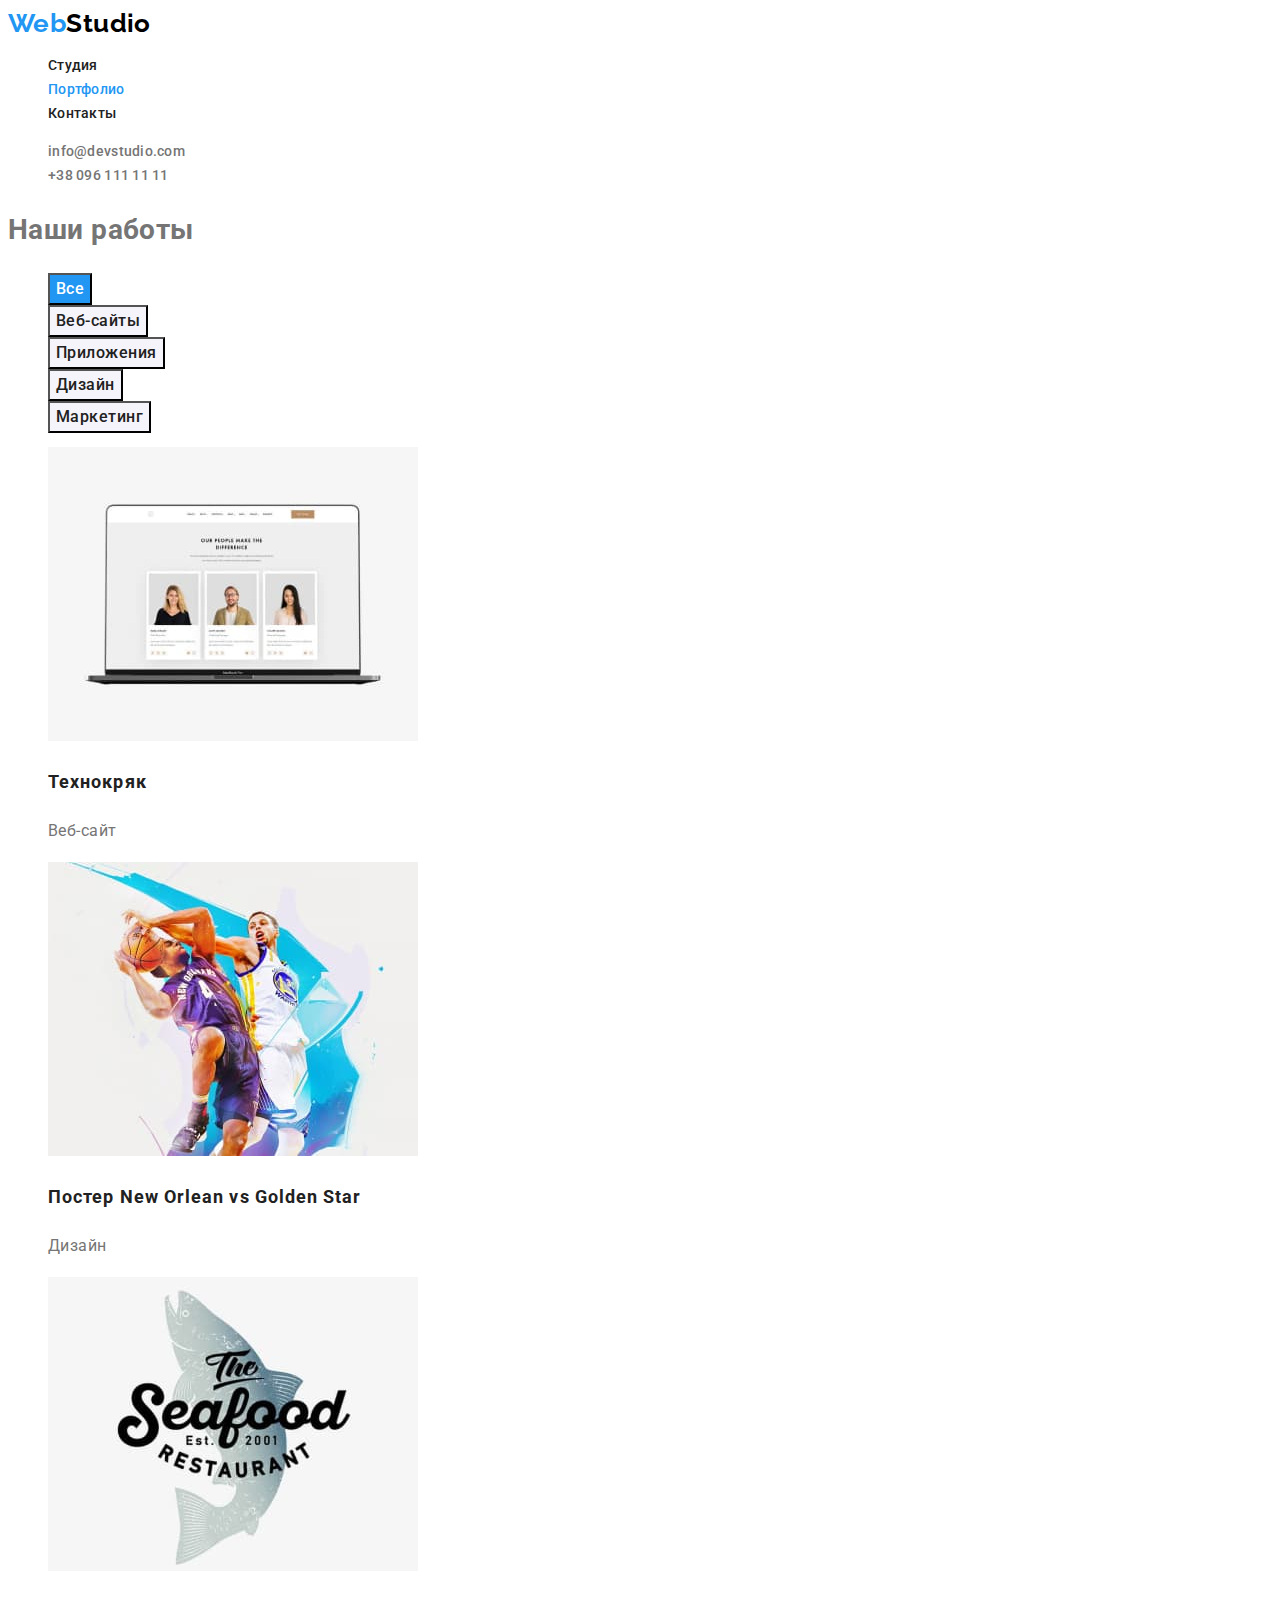
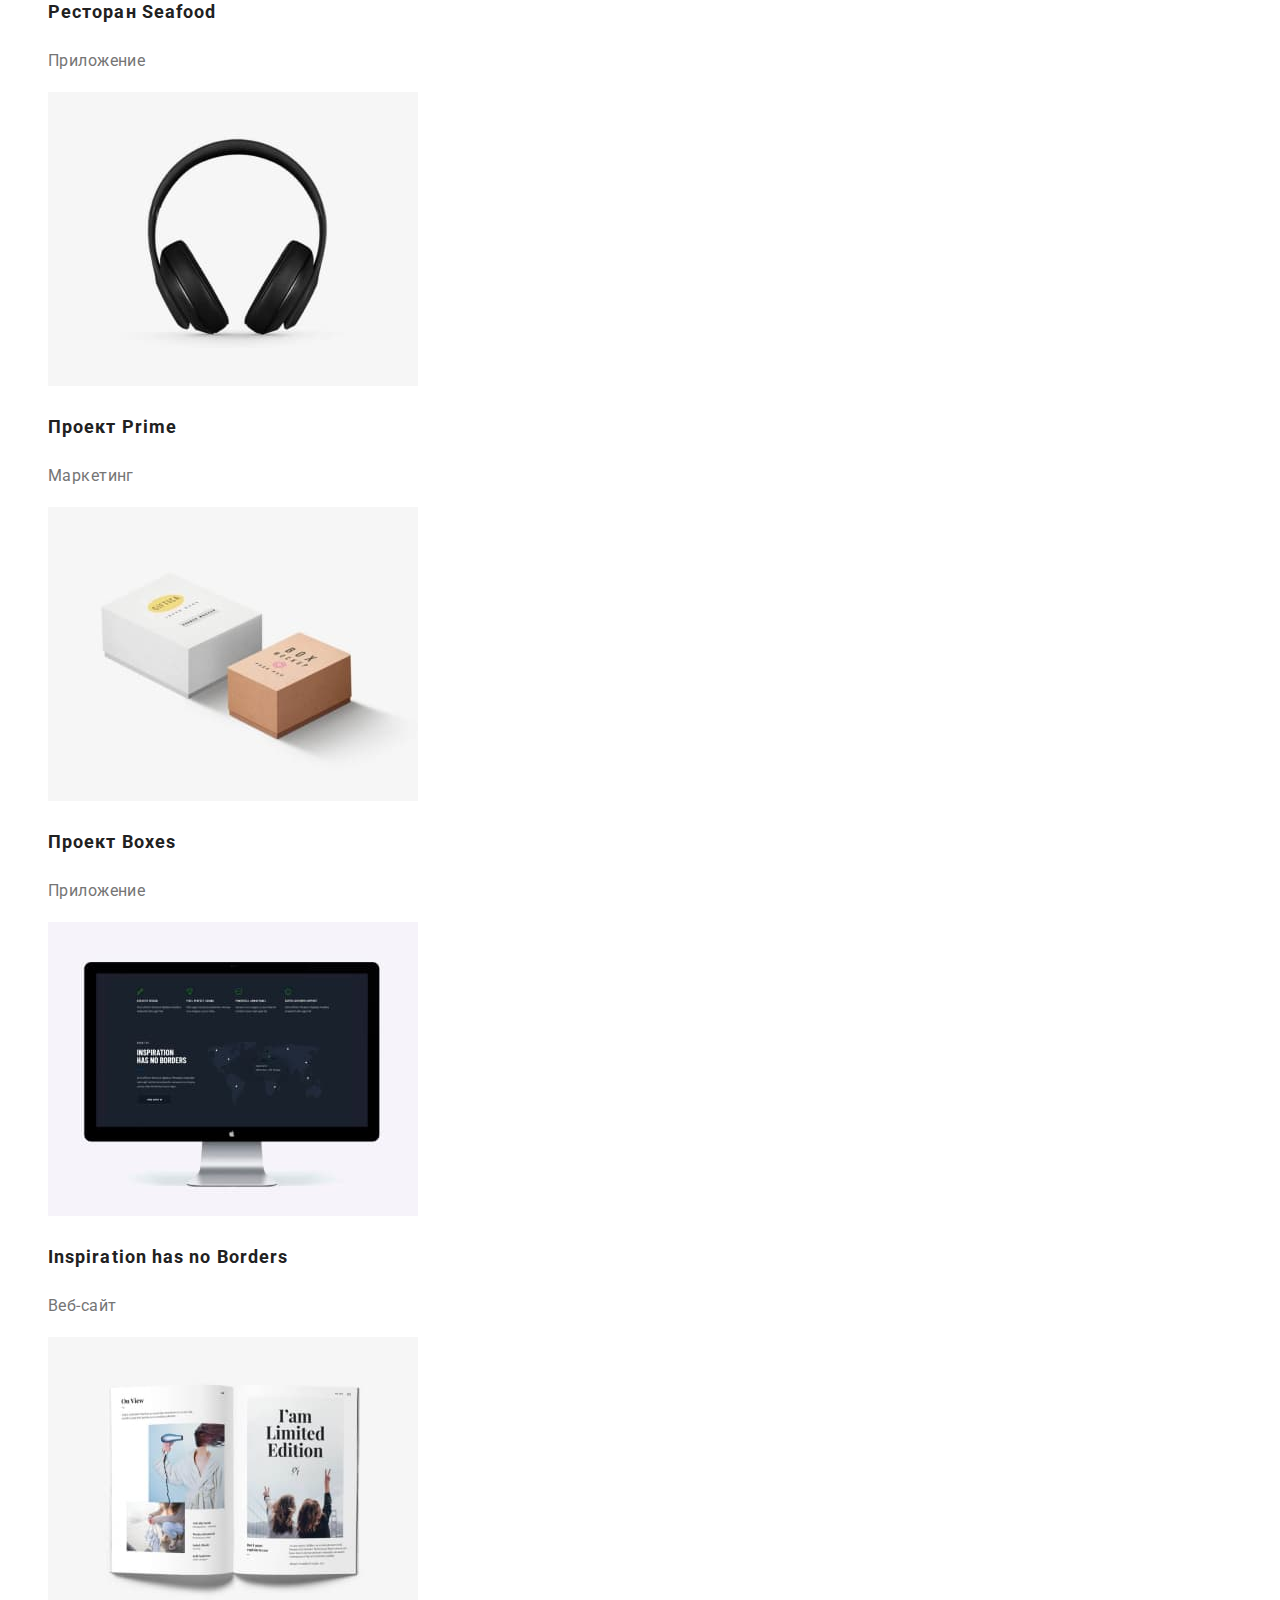
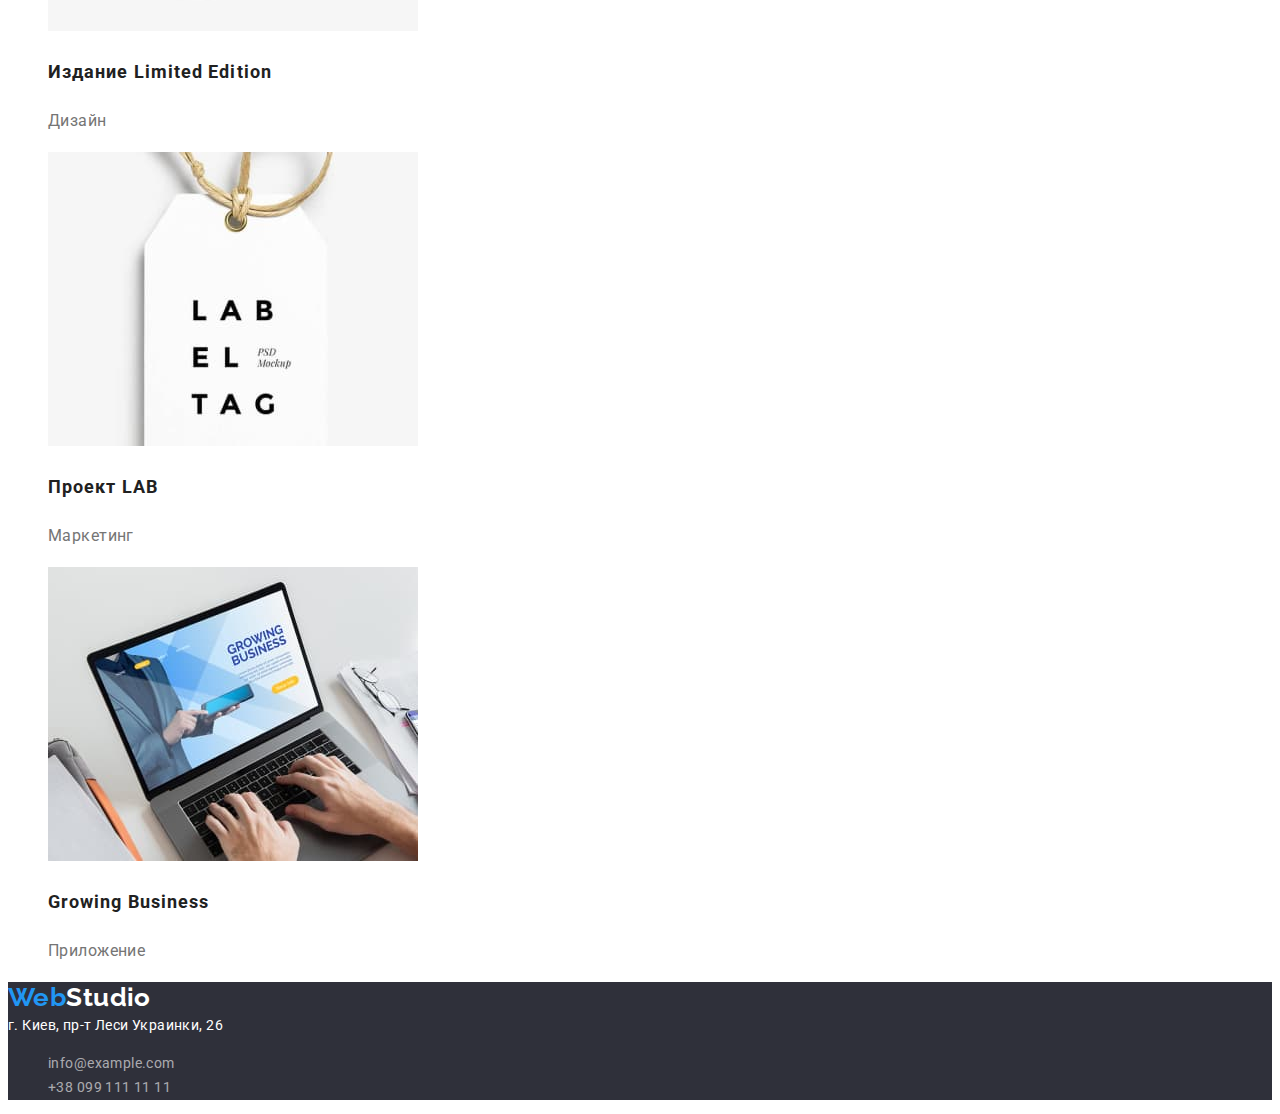
==== portfolio.html @ bc35d968 "Добавляет файлы предыдущей работы" ====
<!DOCTYPE html>
<html lang="ru">
  <head>
    <meta charset="UTF-8" />
    <!-- <meta http-equiv="X-UA-Compatible" content="IE=edge" /> -->
    <meta name="viewport" content="width=device-width, initial-scale=1.0" />
    <title>Портфолио</title>
    <link rel="preconnect" href="https://fonts.googleapis.com" />
    <link rel="preconnect" href="https://fonts.gstatic.com" crossorigin />
    <link
      href="https://fonts.googleapis.com/css2?family=Raleway:wght@700&family=Roboto:wght@400;500;700;900&display=swap"
      rel="stylesheet"
    />
    <link rel="stylesheet" href="./css/styles.css" />
  </head>
  <body>
    <!-- Шапка страницы -->
    <header>
      <!-- Основная навигация -->
      <nav>
        <!-- Логотип компании -->
        <a href="./index.html" class="logo" lang="en">
          <span class="logo-accent">Web</span>Studio
        </a>

        <!-- Ссылки на другие страницы -->
        <ul class="site-nav list">
          <li><a href="./index.html" class="link">Студия</a></li>
          <li>
            <a href="./portfolio.html" class="link active" aria-current="page">
              Портфолио
            </a>
          </li>
          <li><a href="" class="link">Контакты</a></li>
        </ul>
      </nav>

      <!-- Почта и телефон -->
      <ul class="contacts-header list">
        <li>
          <a href="mailto:info@devstudio.com" class="link">
            info@devstudio.com
          </a>
        </li>
        <li><a href="tel:+380961111111" class="link">+38 096 111 11 11</a></li>
      </ul>

      <!-- <div>
        <a href="mailto:info@devstudio.com">info@devstudio.com</a>
        <a href="tel:+380961111111">+38 096 111 11 11</a>
      </div> -->
    </header>

    <!-- Уникальный контент страницы -->
    <main>
      <!-- Наши работы -->
      <section>
        <h1>Наши работы</h1>

        <!-- Фильтр -->
        <ul class="filter-list list">
          <li>
            <button type="button" class="btn active" aria-current="true">
              Все
            </button>
          </li>
          <li><button type="button" class="btn">Веб-сайты</button></li>
          <li><button type="button" class="btn">Приложения</button></li>
          <li><button type="button" class="btn">Дизайн</button></li>
          <li><button type="button" class="btn">Маркетинг</button></li>
        </ul>
        <!-- можно сверстать без списка, ⚠️ ультраграмотно - набором радио-кнопок -->

        <ul class="works-list list">
          <li>
            <img
              src="./images/pic-1.jpg"
              alt="Сайт на экране ноутбука"
              width="370"
            />
            <h2 class="title">Технокряк</h2>
            <p class="type">Веб-сайт</p>
          </li>
          <li>
            <img
              src="./images/pic-2.jpg"
              alt="Два баскетболиста с мячом"
              width="370"
            />
            <h2 class="title">
              Постер <span lang="en">New Orlean vs Golden Star</span>
            </h2>
            <p class="type">Дизайн</p>
          </li>
          <li>
            <img src="./images/pic-3.jpg" alt="Логотип ресторана" width="370" />
            <h2 class="title">Ресторан <span lang="en">Seafood</span></h2>
            <p class="type">Приложение</p>
          </li>
          <li>
            <img
              src="./images/pic-4.jpg"
              alt="Беспроводные наушники"
              width="370"
            />
            <h2 class="title">Проект <span lang="en">Prime</span></h2>
            <p class="type">Маркетинг</p>
          </li>
          <li>
            <img
              src="./images/pic-5.jpg"
              alt="Две коробки на белом фоне"
              width="370"
            />
            <h2 class="title">Проект <span lang="en">Boxes</span></h2>
            <p class="type">Приложение</p>
          </li>
          <li>
            <img
              src="./images/pic-6.jpg"
              alt="Сайт на экране монитора"
              width="370"
            />
            <h2 class="title" lang="en">Inspiration has no Borders</h2>
            <p class="type">Веб-сайт</p>
          </li>
          <li>
            <img
              src="./images/pic-7.jpg"
              alt="Открытый глянцевый журнал"
              width="370"
            />
            <h2 class="title">
              Издание <span lang="en">Limited Edition</span>
            </h2>
            <p class="type">Дизайн</p>
          </li>
          <li>
            <img
              src="./images/pic-8.jpg"
              alt="Бирка с названием компании"
              width="370"
            />
            <h2 class="title">Проект <span lang="en">LAB</span></h2>
            <p class="type">Маркетинг</p>
          </li>
          <li>
            <img
              src="./images/pic-9.jpg"
              alt="Человек работает на ноутбуке"
              width="370"
            />
            <h2 class="title" lang="en">Growing Business</h2>
            <p class="type">Приложение</p>
          </li>
        </ul>
      </section>
    </main>

    <!-- Подвал страницы -->
    <footer class="page-footer">
      <!-- Логотип компании -->
      <a href="./index.html" class="logo inverse" lang="en">
        <span class="logo-accent">Web</span>Studio
      </a>

      <!-- Контактные данные -->
      <address class="address">
        <!-- Адрес -->
        г. Киев, пр-т Леси Украинки, 26

        <!-- Почта и телефон -->
        <ul class="contacts-footer list">
          <li>
            <a href="mailto:info@example.com" class="link">info@example.com</a>
          </li>
          <li>
            <a href="tel:+380991111111" class="link">+38 099 111 11 11</a>
          </li>
        </ul>
      </address>

      <!-- <address>
        г. Киев, пр-т Леси Украинки, 26 <br />
        <a href="mailto:info@example.com">info@example.com</a> <br />
        <a href="tel:+380991111111">+38 099 111 11 11</a>
      </address> -->
    </footer>
  </body>
</html>
---- css/styles.css ----
:root {
  --primary-text-color: #757575;
  --title-text-color: #212121;
  --accent-color: #2196f3;
  --button-hover-color: #188ce8;
  --primary-white-color: #ffffff;
  --secondary-bg-color: #f5f4fa;
  --logo-black-color: #000000;
  --footer-bg-color: #2f303a;
  --footer-contact-color: rgba(255, 255, 255, 0.6);
}

body {
  background-color: var(--primary-white-color);
  color: var(--primary-text-color);

  font-family: 'Roboto', sans-serif;
  letter-spacing: 0.03em;
  font-size: 14px;
  line-height: 1.71;
}

/* ul {
  list-style: none;
} */

/* h1,
h2,
h3,
h4,
h5,
h6 {
  color: #212121;
} */

/* Утилиты */

.list {
  list-style: none;
}

/* Logo */

.logo {
  color: var(--logo-black-color);
  font-family: 'Raleway', sans-serif;

  font-size: 26px;
  font-weight: 700;
  line-height: 1.19;
  text-decoration: none;
}

.logo.inverse {
  color: var(--primary-white-color);
}

.logo-accent {
  color: var(--accent-color);
}

/* Site nav и Contacts header */

.site-nav .link {
  color: var(--title-text-color);
}

.contacts-header .link {
  color: inherit;
}

.site-nav .link,
.contacts-header .link {
  font-weight: 500;
  line-height: 1.14;
  letter-spacing: 0.02em;
  text-decoration: none;
}

.site-nav .link:hover,
.site-nav .link:focus,
.site-nav .link.active,
.contacts-header .link:hover,
.contacts-header .link:focus {
  color: var(--accent-color);
}

/* Hero */

.hero {
  background-color: var(--footer-bg-color);
}

.hero-title {
  color: var(--primary-white-color);
  font-weight: 900;
  font-size: 44px;
  line-height: 1.36;
  text-align: center;
  letter-spacing: 0.06em;
  text-transform: uppercase;
}

/* Button */

.button {
  color: var(--primary-white-color);
  background-color: var(--accent-color);
  cursor: pointer;

  font-family: inherit;
  font-weight: 700;
  font-size: 16px;
  line-height: 1.88;
  letter-spacing: 0.06em;
}

.button:hover,
.button:focus {
  background-color: var(--button-hover-color);
}

/* Section */

.section.secondary {
  background-color: var(--secondary-bg-color);
}

.section-title {
  color: var(--title-text-color);

  font-size: 36px;
  line-height: 1.17;
  text-align: center;
}

/* Стили для index.html */

/* Features */

.features-list .title {
  color: var(--title-text-color);

  font-size: 14px;
  line-height: 1.14;
  text-transform: uppercase;
}

/* Team */

.team-list .name {
  color: var(--title-text-color);
  font-weight: 500;
}

.team-list .name,
.team-list .position {
  font-size: 16px;
  line-height: 1.19;
  text-align: center;
}

/* Page footer */

.page-footer {
  background-color: var(--footer-bg-color);
}

/* Address */

.address {
  color: var(--primary-white-color);
  font-style: normal;
}

/* Contacts footer */

.contacts-footer .link {
  color: var(--footer-contact-color);
  text-decoration: none;
}

.contacts-footer .link:hover,
.contacts-footer .link:focus {
  color: var(--accent-color);
}

/* Стили для portfolio.html */

/* Filter */

.filter-list .btn {
  color: var(--title-text-color);
  background-color: var(--secondary-bg-color);
  cursor: pointer;

  font-family: inherit;
  font-weight: 500;
  font-size: 16px;
  line-height: 1.63;
  letter-spacing: 0.03em;
}

.filter-list .btn:hover,
.filter-list .btn:focus,
.filter-list .btn.active {
  color: var(--primary-white-color);
  background-color: var(--accent-color);
}

/* Works */

.works-list .title {
  color: var(--title-text-color);

  font-size: 18px;
  line-height: 2;
  letter-spacing: 0.06em;
}

.works-list .type {
  font-size: 16px;
  line-height: 1.88;
}
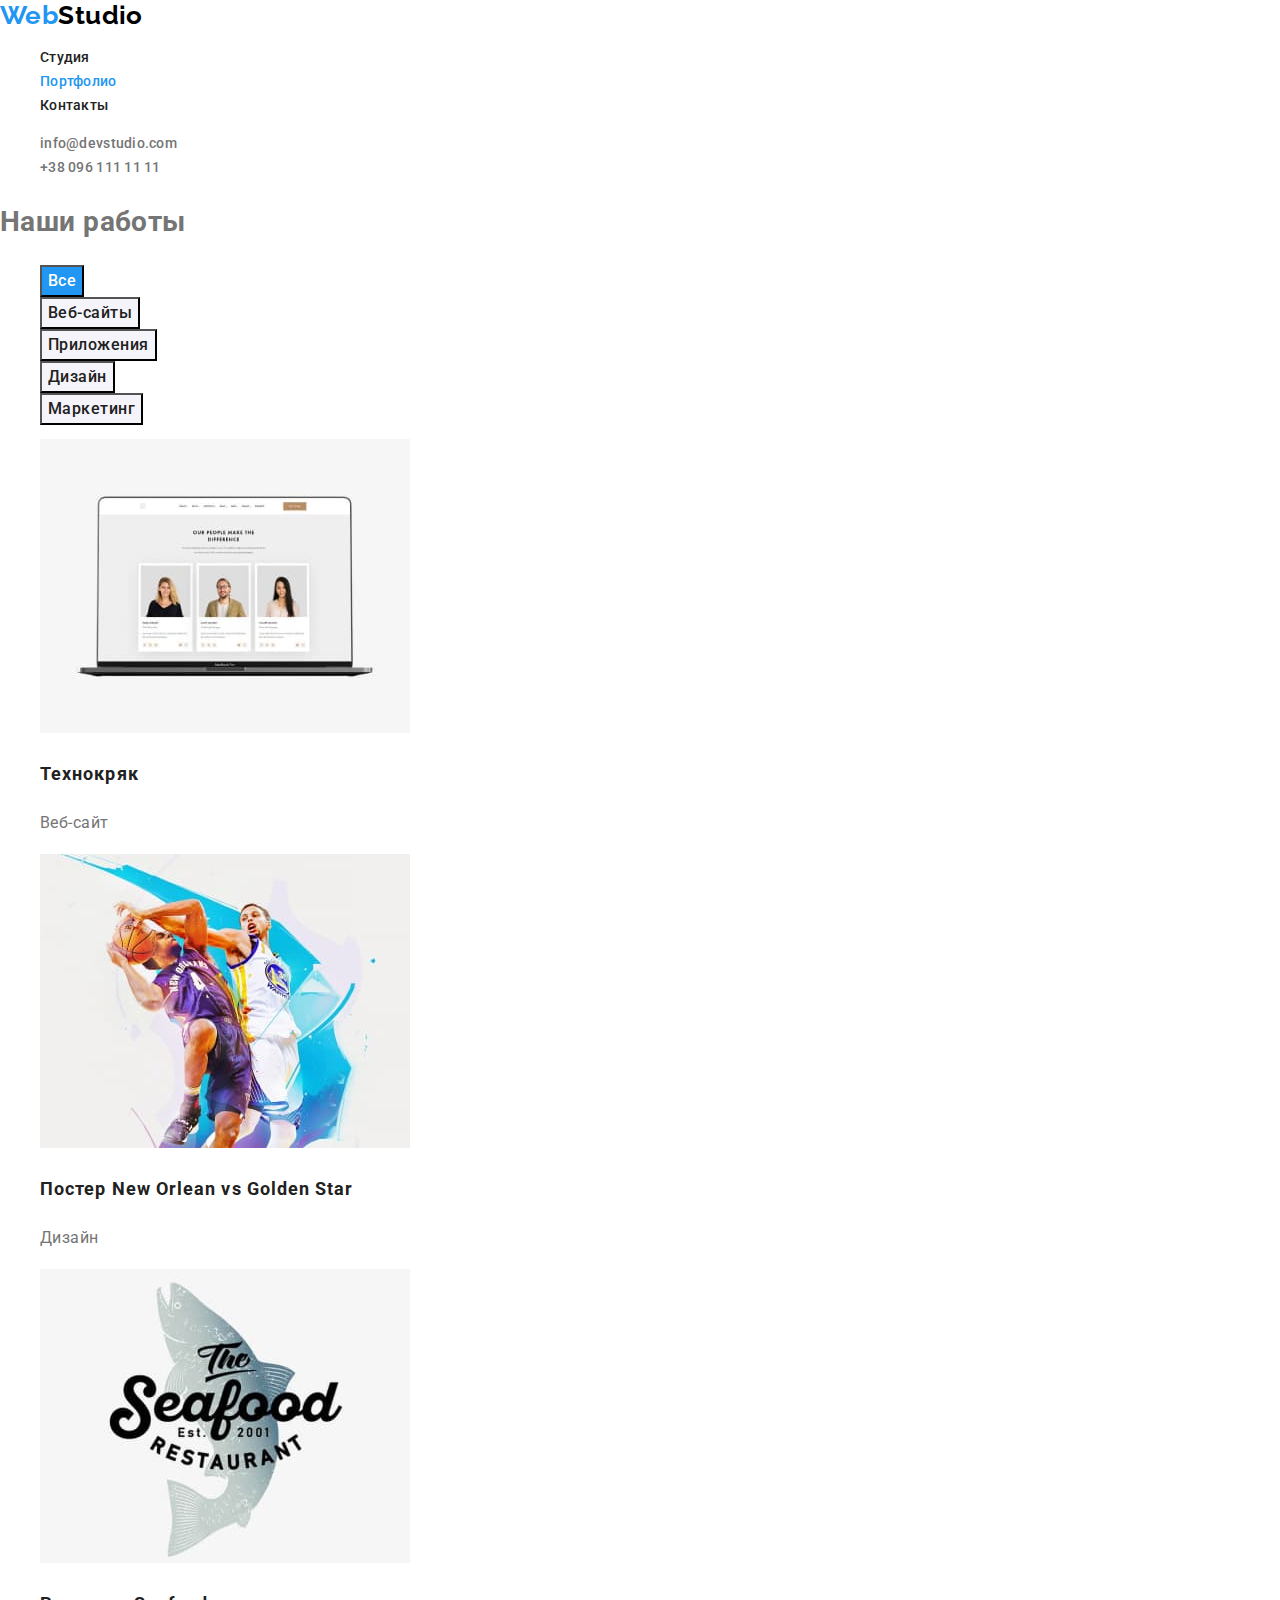
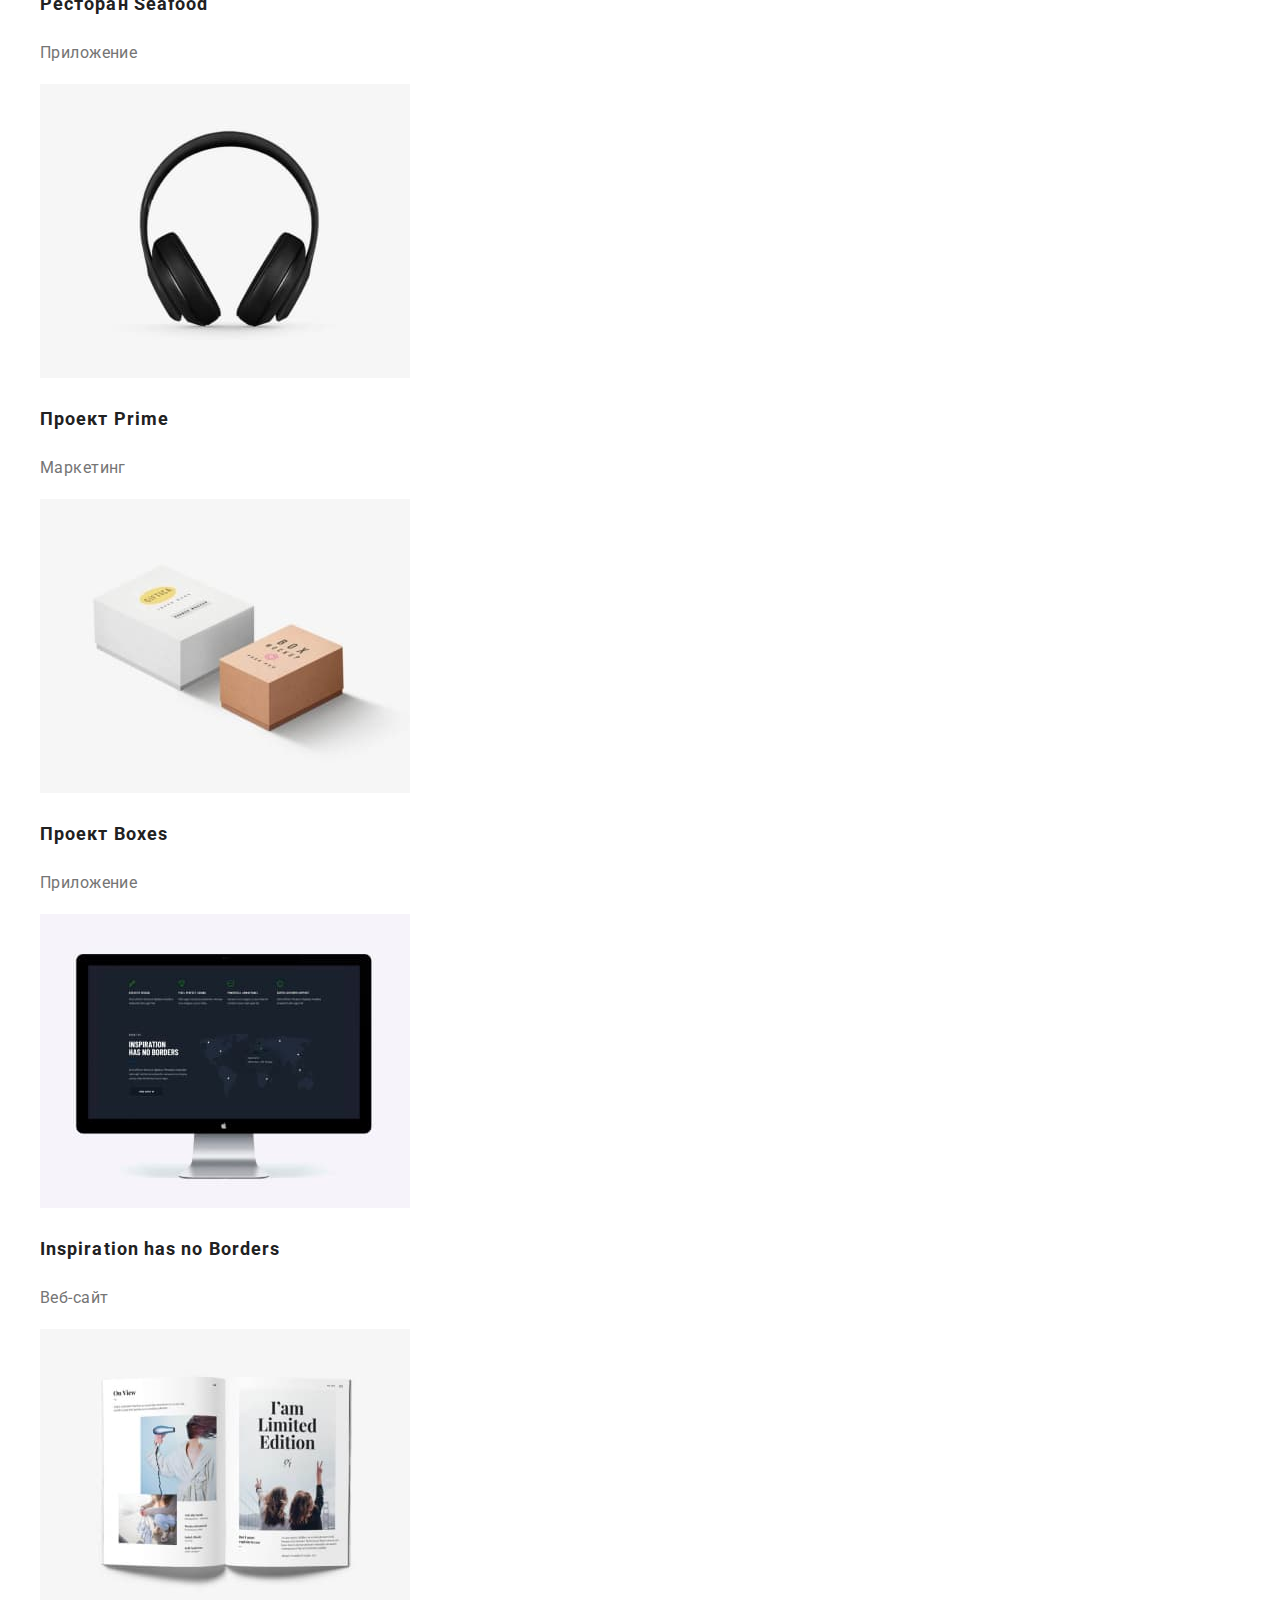
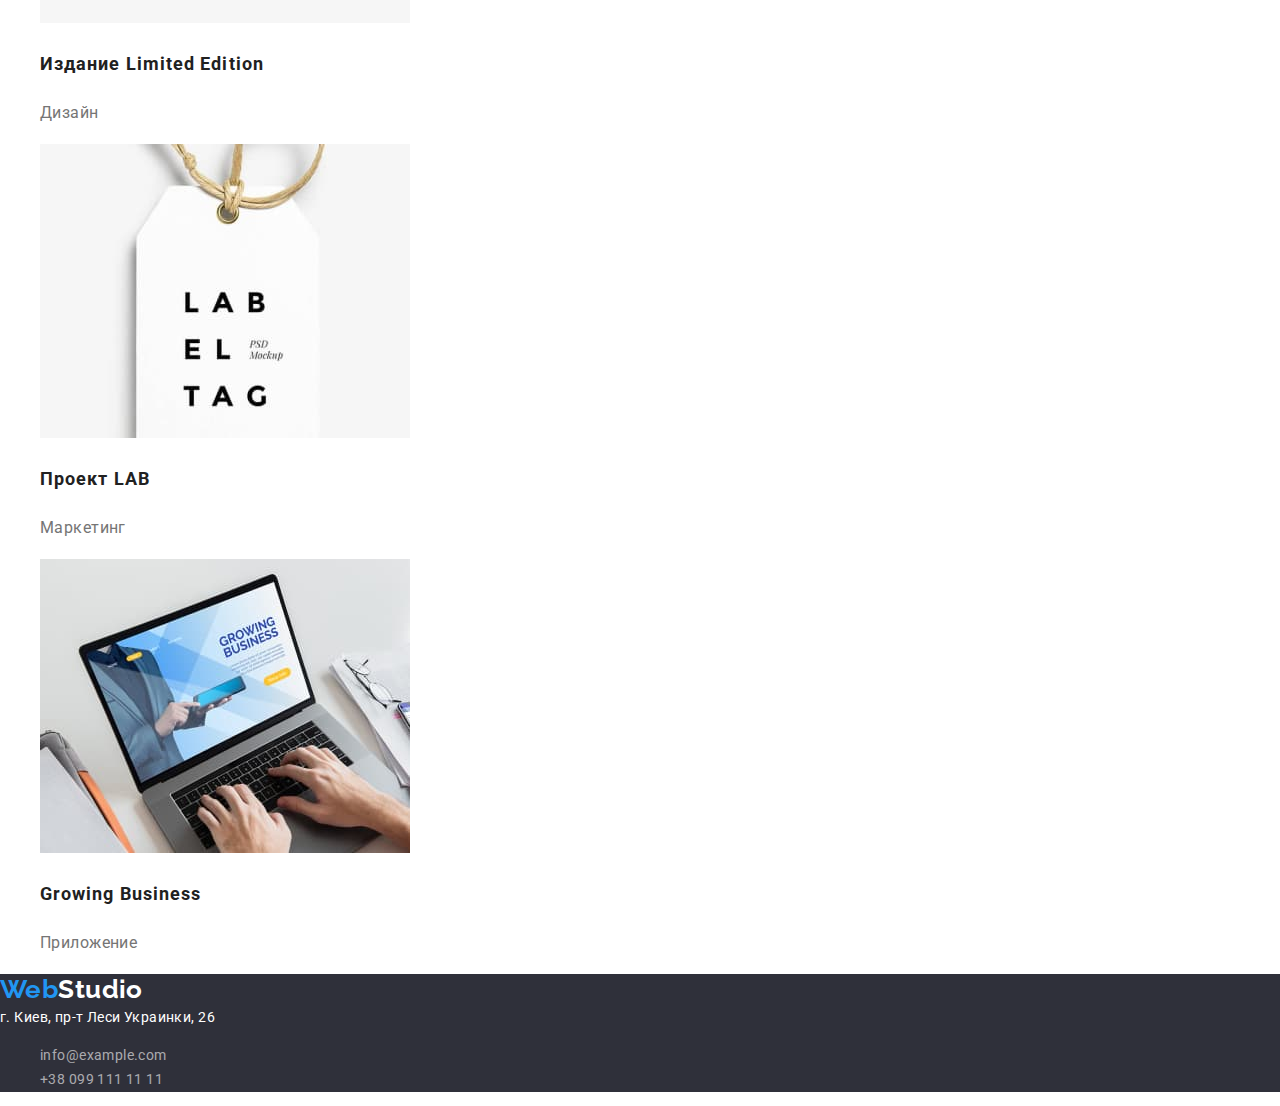
==== commit 4551a6ae: "Добавляет нормализацию стилей" ====
--- a/portfolio.html
+++ b/portfolio.html
@@ -10,6 +10,10 @@
     <link
       href="https://fonts.googleapis.com/css2?family=Raleway:wght@700&family=Roboto:wght@400;500;700;900&display=swap"
       rel="stylesheet"
+    />
+    <link
+      rel="stylesheet"
+      href="https://cdnjs.cloudflare.com/ajax/libs/modern-normalize/1.1.0/modern-normalize.min.css"
     />
     <link rel="stylesheet" href="./css/styles.css" />
   </head>
--- a/css/styles.css
+++ b/css/styles.css
@@ -108,7 +108,6 @@
   background-color: var(--accent-color);
   cursor: pointer;
 
-  font-family: inherit;
   font-weight: 700;
   font-size: 16px;
   line-height: 1.88;
@@ -194,7 +193,6 @@
   background-color: var(--secondary-bg-color);
   cursor: pointer;
 
-  font-family: inherit;
   font-weight: 500;
   font-size: 16px;
   line-height: 1.63;
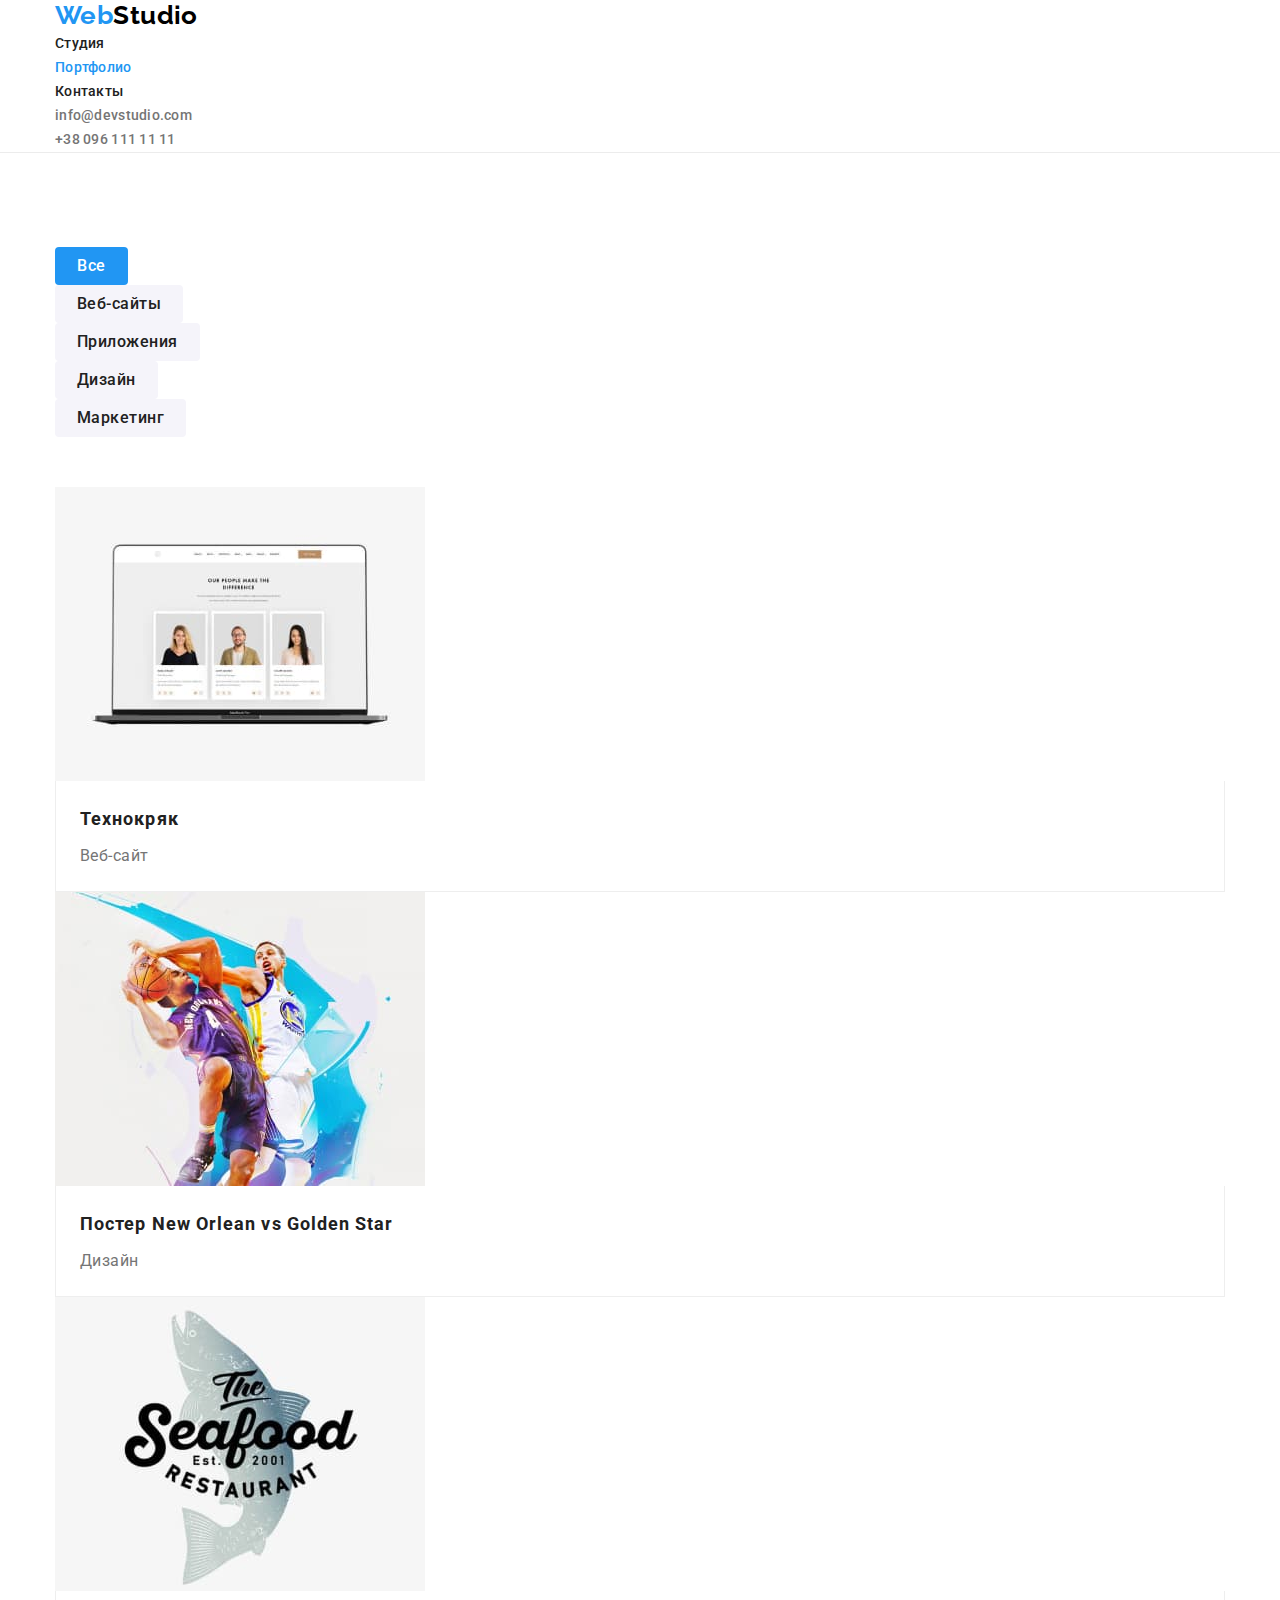
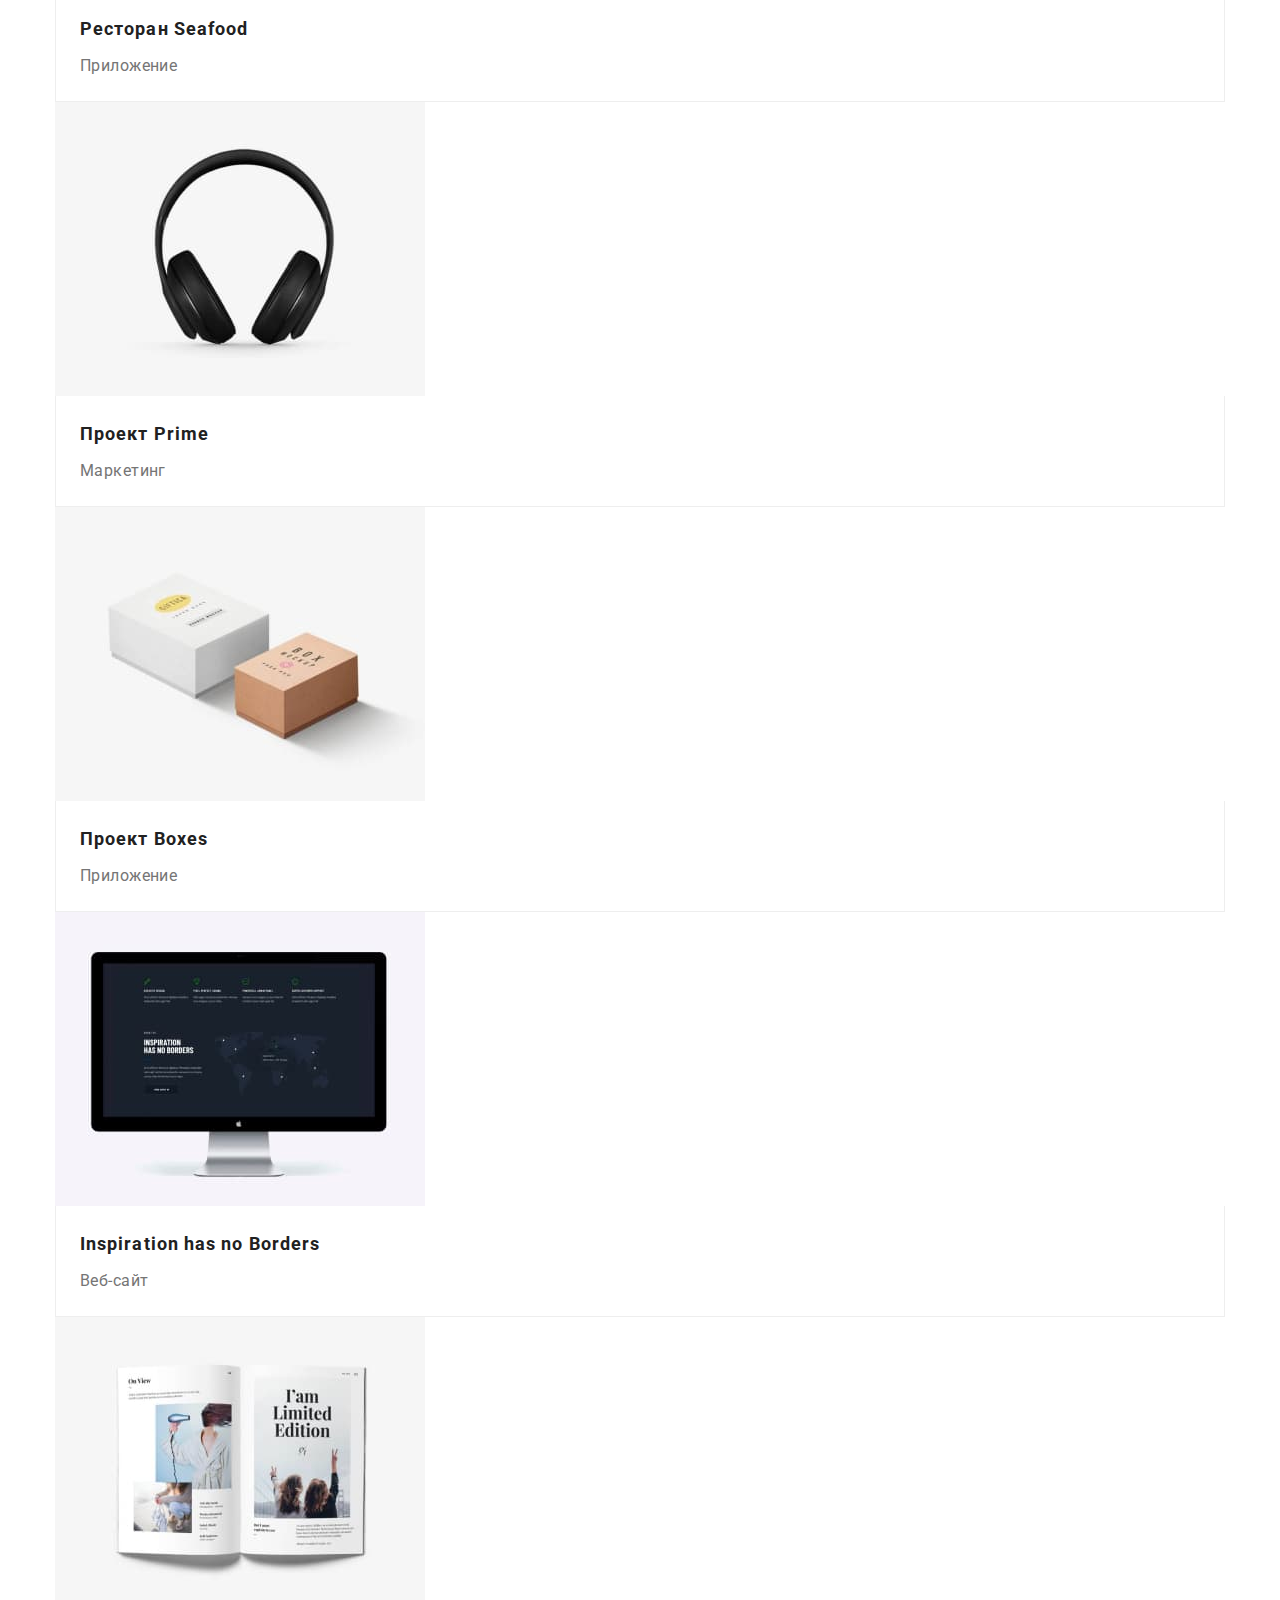
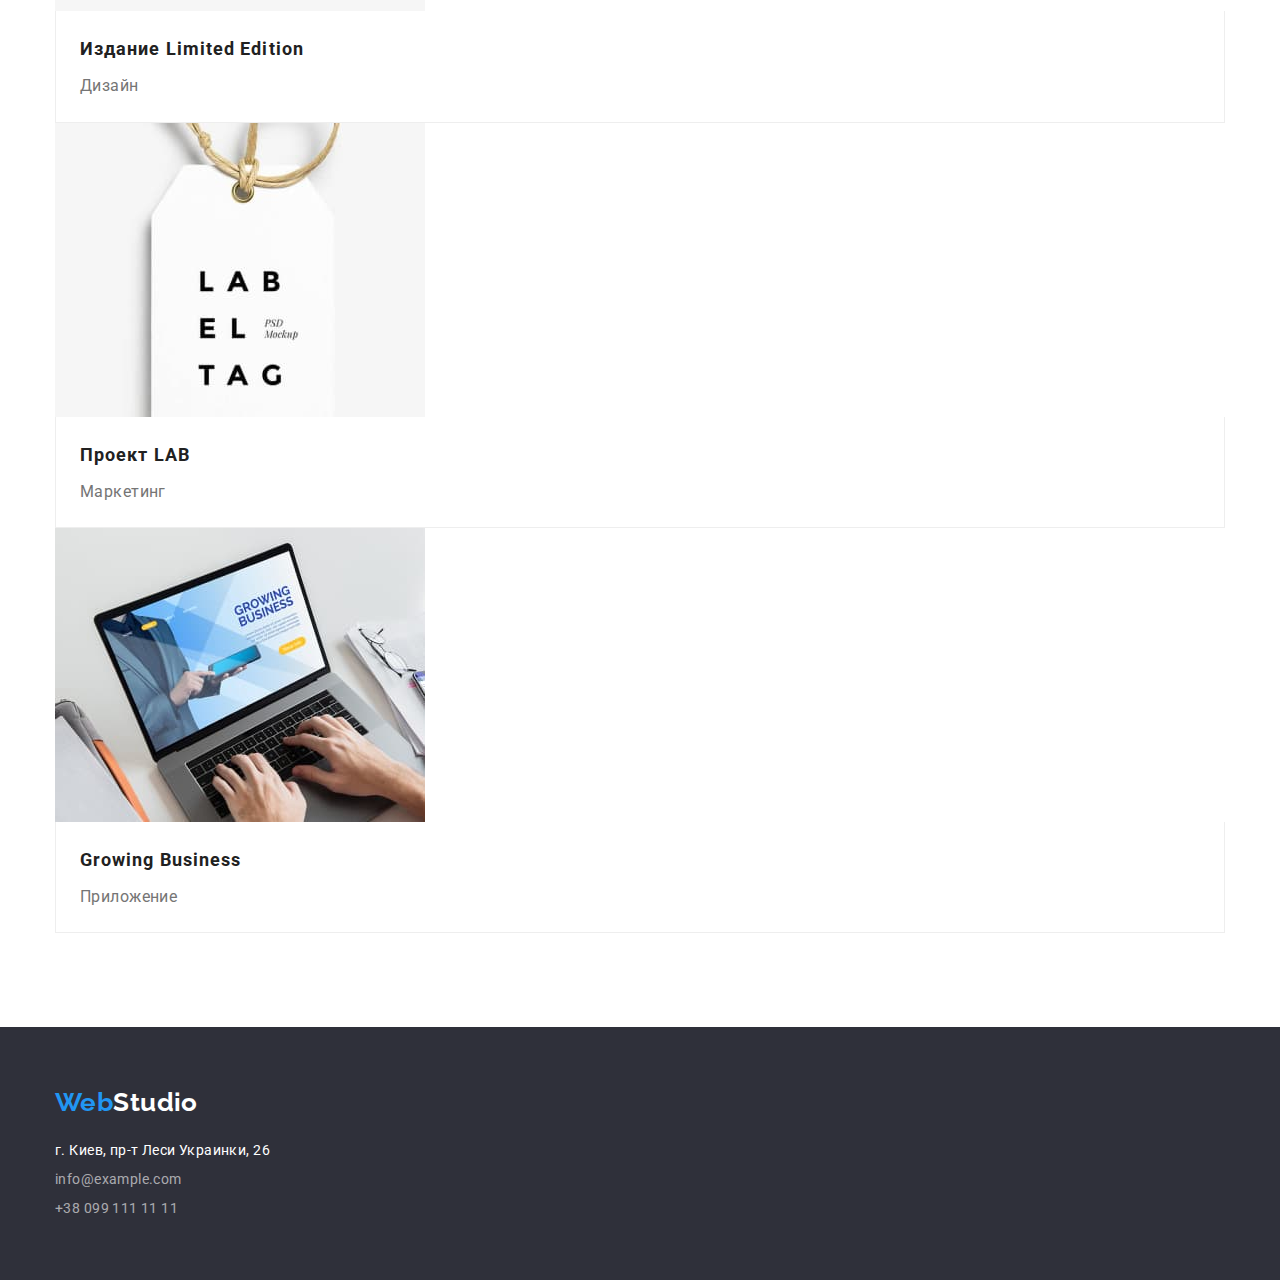
==== commit 1702e263: "Добавляет центрирование и вертикальную геометрию" ====
--- a/portfolio.html
+++ b/portfolio.html
@@ -19,176 +19,212 @@
   </head>
   <body>
     <!-- Шапка страницы -->
-    <header>
-      <!-- Основная навигация -->
-      <nav>
-        <!-- Логотип компании -->
-        <a href="./index.html" class="logo" lang="en">
-          <span class="logo-accent">Web</span>Studio
-        </a>
-
-        <!-- Ссылки на другие страницы -->
-        <ul class="site-nav list">
-          <li><a href="./index.html" class="link">Студия</a></li>
+    <header class="page-header">
+      <div class="container">
+        <!-- Основная навигация -->
+        <nav>
+          <!-- Логотип компании -->
+          <a href="./index.html" class="logo" lang="en">
+            <span class="logo-accent">Web</span>Studio
+          </a>
+
+          <!-- Ссылки на другие страницы -->
+          <ul class="site-nav list">
+            <li><a href="./index.html" class="link">Студия</a></li>
+            <li>
+              <a
+                href="./portfolio.html"
+                class="link active"
+                aria-current="page"
+              >
+                Портфолио
+              </a>
+            </li>
+            <li><a href="" class="link">Контакты</a></li>
+          </ul>
+        </nav>
+
+        <!-- Почта и телефон -->
+        <ul class="contacts-header list">
           <li>
-            <a href="./portfolio.html" class="link active" aria-current="page">
-              Портфолио
+            <a href="mailto:info@devstudio.com" class="link">
+              info@devstudio.com
             </a>
           </li>
-          <li><a href="" class="link">Контакты</a></li>
+          <li>
+            <a href="tel:+380961111111" class="link">+38 096 111 11 11</a>
+          </li>
         </ul>
-      </nav>
-
-      <!-- Почта и телефон -->
-      <ul class="contacts-header list">
-        <li>
-          <a href="mailto:info@devstudio.com" class="link">
-            info@devstudio.com
-          </a>
-        </li>
-        <li><a href="tel:+380961111111" class="link">+38 096 111 11 11</a></li>
-      </ul>
-
-      <!-- <div>
-        <a href="mailto:info@devstudio.com">info@devstudio.com</a>
-        <a href="tel:+380961111111">+38 096 111 11 11</a>
-      </div> -->
+
+        <!-- <div>
+          <a href="mailto:info@devstudio.com">info@devstudio.com</a>
+          <a href="tel:+380961111111">+38 096 111 11 11</a>
+        </div> -->
+      </div>
     </header>
 
     <!-- Уникальный контент страницы -->
     <main>
       <!-- Наши работы -->
-      <section>
-        <h1>Наши работы</h1>
-
-        <!-- Фильтр -->
-        <ul class="filter-list list">
-          <li>
-            <button type="button" class="btn active" aria-current="true">
-              Все
-            </button>
-          </li>
-          <li><button type="button" class="btn">Веб-сайты</button></li>
-          <li><button type="button" class="btn">Приложения</button></li>
-          <li><button type="button" class="btn">Дизайн</button></li>
-          <li><button type="button" class="btn">Маркетинг</button></li>
-        </ul>
-        <!-- можно сверстать без списка, ⚠️ ультраграмотно - набором радио-кнопок -->
-
-        <ul class="works-list list">
-          <li>
-            <img
-              src="./images/pic-1.jpg"
-              alt="Сайт на экране ноутбука"
-              width="370"
-            />
-            <h2 class="title">Технокряк</h2>
-            <p class="type">Веб-сайт</p>
-          </li>
-          <li>
-            <img
-              src="./images/pic-2.jpg"
-              alt="Два баскетболиста с мячом"
-              width="370"
-            />
-            <h2 class="title">
-              Постер <span lang="en">New Orlean vs Golden Star</span>
-            </h2>
-            <p class="type">Дизайн</p>
-          </li>
-          <li>
-            <img src="./images/pic-3.jpg" alt="Логотип ресторана" width="370" />
-            <h2 class="title">Ресторан <span lang="en">Seafood</span></h2>
-            <p class="type">Приложение</p>
-          </li>
-          <li>
-            <img
-              src="./images/pic-4.jpg"
-              alt="Беспроводные наушники"
-              width="370"
-            />
-            <h2 class="title">Проект <span lang="en">Prime</span></h2>
-            <p class="type">Маркетинг</p>
-          </li>
-          <li>
-            <img
-              src="./images/pic-5.jpg"
-              alt="Две коробки на белом фоне"
-              width="370"
-            />
-            <h2 class="title">Проект <span lang="en">Boxes</span></h2>
-            <p class="type">Приложение</p>
-          </li>
-          <li>
-            <img
-              src="./images/pic-6.jpg"
-              alt="Сайт на экране монитора"
-              width="370"
-            />
-            <h2 class="title" lang="en">Inspiration has no Borders</h2>
-            <p class="type">Веб-сайт</p>
-          </li>
-          <li>
-            <img
-              src="./images/pic-7.jpg"
-              alt="Открытый глянцевый журнал"
-              width="370"
-            />
-            <h2 class="title">
-              Издание <span lang="en">Limited Edition</span>
-            </h2>
-            <p class="type">Дизайн</p>
-          </li>
-          <li>
-            <img
-              src="./images/pic-8.jpg"
-              alt="Бирка с названием компании"
-              width="370"
-            />
-            <h2 class="title">Проект <span lang="en">LAB</span></h2>
-            <p class="type">Маркетинг</p>
-          </li>
-          <li>
-            <img
-              src="./images/pic-9.jpg"
-              alt="Человек работает на ноутбуке"
-              width="370"
-            />
-            <h2 class="title" lang="en">Growing Business</h2>
-            <p class="type">Приложение</p>
-          </li>
-        </ul>
+      <section class="section">
+        <div class="container">
+          <h1 class="visually-hidden">Наши работы</h1>
+
+          <!-- Фильтр -->
+          <ul class="filter-list list">
+            <li>
+              <button type="button" class="btn active" aria-current="true">
+                Все
+              </button>
+            </li>
+            <li><button type="button" class="btn">Веб-сайты</button></li>
+            <li><button type="button" class="btn">Приложения</button></li>
+            <li><button type="button" class="btn">Дизайн</button></li>
+            <li><button type="button" class="btn">Маркетинг</button></li>
+          </ul>
+          <!-- можно сверстать без списка, ⚠️ ультраграмотно - набором радио-кнопок -->
+
+          <ul class="works-list list">
+            <li>
+              <img
+                src="./images/pic-1.jpg"
+                alt="Сайт на экране ноутбука"
+                width="370"
+              />
+              <div class="content">
+                <h2 class="title">Технокряк</h2>
+                <p class="type">Веб-сайт</p>
+              </div>
+            </li>
+            <li>
+              <img
+                src="./images/pic-2.jpg"
+                alt="Два баскетболиста с мячом"
+                width="370"
+              />
+              <div class="content">
+                <h2 class="title">
+                  Постер <span lang="en">New Orlean vs Golden Star</span>
+                </h2>
+                <p class="type">Дизайн</p>
+              </div>
+            </li>
+            <li>
+              <img
+                src="./images/pic-3.jpg"
+                alt="Логотип ресторана"
+                width="370"
+              />
+              <div class="content">
+                <h2 class="title">Ресторан <span lang="en">Seafood</span></h2>
+                <p class="type">Приложение</p>
+              </div>
+            </li>
+            <li>
+              <img
+                src="./images/pic-4.jpg"
+                alt="Беспроводные наушники"
+                width="370"
+              />
+              <div class="content">
+                <h2 class="title">Проект <span lang="en">Prime</span></h2>
+                <p class="type">Маркетинг</p>
+              </div>
+            </li>
+            <li>
+              <img
+                src="./images/pic-5.jpg"
+                alt="Две коробки на белом фоне"
+                width="370"
+              />
+              <div class="content">
+                <h2 class="title">Проект <span lang="en">Boxes</span></h2>
+                <p class="type">Приложение</p>
+              </div>
+            </li>
+            <li>
+              <img
+                src="./images/pic-6.jpg"
+                alt="Сайт на экране монитора"
+                width="370"
+              />
+              <div class="content">
+                <h2 class="title" lang="en">Inspiration has no Borders</h2>
+                <p class="type">Веб-сайт</p>
+              </div>
+            </li>
+            <li>
+              <img
+                src="./images/pic-7.jpg"
+                alt="Открытый глянцевый журнал"
+                width="370"
+              />
+              <div class="content">
+                <h2 class="title">
+                  Издание <span lang="en">Limited Edition</span>
+                </h2>
+                <p class="type">Дизайн</p>
+              </div>
+            </li>
+            <li>
+              <img
+                src="./images/pic-8.jpg"
+                alt="Бирка с названием компании"
+                width="370"
+              />
+              <div class="content">
+                <h2 class="title">Проект <span lang="en">LAB</span></h2>
+                <p class="type">Маркетинг</p>
+              </div>
+            </li>
+            <li>
+              <img
+                src="./images/pic-9.jpg"
+                alt="Человек работает на ноутбуке"
+                width="370"
+              />
+              <div class="content">
+                <h2 class="title" lang="en">Growing Business</h2>
+                <p class="type">Приложение</p>
+              </div>
+            </li>
+          </ul>
+        </div>
       </section>
     </main>
 
     <!-- Подвал страницы -->
     <footer class="page-footer">
-      <!-- Логотип компании -->
-      <a href="./index.html" class="logo inverse" lang="en">
-        <span class="logo-accent">Web</span>Studio
-      </a>
-
-      <!-- Контактные данные -->
-      <address class="address">
-        <!-- Адрес -->
-        г. Киев, пр-т Леси Украинки, 26
-
-        <!-- Почта и телефон -->
-        <ul class="contacts-footer list">
-          <li>
-            <a href="mailto:info@example.com" class="link">info@example.com</a>
-          </li>
-          <li>
-            <a href="tel:+380991111111" class="link">+38 099 111 11 11</a>
-          </li>
-        </ul>
-      </address>
-
-      <!-- <address>
-        г. Киев, пр-т Леси Украинки, 26 <br />
-        <a href="mailto:info@example.com">info@example.com</a> <br />
-        <a href="tel:+380991111111">+38 099 111 11 11</a>
-      </address> -->
+      <div class="container">
+        <!-- Логотип компании -->
+        <a href="./index.html" class="logo inverse" lang="en">
+          <span class="logo-accent">Web</span>Studio
+        </a>
+
+        <!-- Контактные данные -->
+        <address class="address">
+          <!-- Адрес -->
+          г. Киев, пр-т Леси Украинки, 26
+
+          <!-- Почта и телефон -->
+          <ul class="contacts-footer list">
+            <li class="item">
+              <a href="mailto:info@example.com" class="link">
+                info@example.com
+              </a>
+            </li>
+            <li class="item">
+              <a href="tel:+380991111111" class="link">+38 099 111 11 11</a>
+            </li>
+          </ul>
+        </address>
+
+        <!-- <address>
+          г. Киев, пр-т Леси Украинки, 26 <br />
+          <a href="mailto:info@example.com">info@example.com</a> <br />
+          <a href="tel:+380991111111">+38 099 111 11 11</a>
+        </address> -->
+      </div>
     </footer>
   </body>
 </html>
--- a/css/styles.css
+++ b/css/styles.css
@@ -6,6 +6,8 @@
   --primary-white-color: #ffffff;
   --secondary-bg-color: #f5f4fa;
   --logo-black-color: #000000;
+  --header-border-color: #ececec;
+  --border-color: #eeeeee;
   --footer-bg-color: #2f303a;
   --footer-contact-color: rgba(255, 255, 255, 0.6);
 }
@@ -21,6 +23,8 @@
 }
 
 /* ul {
+  padding: 0;
+  margin: 0;
   list-style: none;
 } */
 
@@ -33,10 +37,50 @@
   color: #212121;
 } */
 
+/* h1,
+h2,
+h3,
+h4,
+h5,
+h6,
+p {
+  margin-top: 0;
+  margin-bottom: 0;
+} */
+
+img {
+  display: block;
+  max-width: 100%;
+  height: auto;
+}
+
 /* Утилиты */
 
 .list {
+  padding: 0;
+  margin: 0;
   list-style: none;
+} /* можно сделать для ссылок (.link) */
+
+.visually-hidden {
+  position: absolute;
+  width: 1px;
+  height: 1px;
+  margin: -1px;
+  border: 0;
+  padding: 0;
+  clip: rect(0 0 0 0);
+  overflow: hidden;
+}
+
+/* Container */
+
+.container {
+  width: 1200px;
+  padding-left: 15px;
+  padding-right: 15px;
+  margin-left: auto;
+  margin-right: auto;
 }
 
 /* Logo */
@@ -57,6 +101,12 @@
 
 .logo-accent {
   color: var(--accent-color);
+}
+
+/* Page header */
+
+.page-header {
+  border-bottom: 1px solid var(--header-border-color);
 }
 
 /* Site nav и Contacts header */
@@ -89,14 +139,20 @@
 
 .hero {
   background-color: var(--footer-bg-color);
+  text-align: center;
 }
 
 .hero-title {
+  margin-left: auto;
+  margin-right: auto;
+  width: 696px;
+  margin-top: 0;
+  margin-bottom: 30px;
+
   color: var(--primary-white-color);
   font-weight: 900;
   font-size: 44px;
   line-height: 1.36;
-  text-align: center;
   letter-spacing: 0.06em;
   text-transform: uppercase;
 }
@@ -104,6 +160,11 @@
 /* Button */
 
 .button {
+  border: 0;
+  border-radius: 4px;
+  padding: 10px 32px;
+  min-width: 200px;
+
   color: var(--primary-white-color);
   background-color: var(--accent-color);
   cursor: pointer;
@@ -121,11 +182,23 @@
 
 /* Section */
 
+.section {
+  padding-top: 94px;
+  padding-bottom: 94px;
+}
+
+.section.no-padding-b {
+  padding-bottom: 0;
+}
+
 .section.secondary {
   background-color: var(--secondary-bg-color);
 }
 
 .section-title {
+  margin-top: 0;
+  margin-bottom: 50px;
+
   color: var(--title-text-color);
 
   font-size: 36px;
@@ -138,6 +211,8 @@
 /* Features */
 
 .features-list .title {
+  margin-top: 0;
+  margin-bottom: 10px;
   color: var(--title-text-color);
 
   font-size: 14px;
@@ -145,34 +220,60 @@
   text-transform: uppercase;
 }
 
+.features-list .text {
+  margin-top: 0;
+  margin-bottom: 0;
+}
+
 /* Team */
 
+.team-list .worker {
+  padding: 30px 24px;
+  text-align: center;
+}
+
 .team-list .name {
+  margin-bottom: 10px;
   color: var(--title-text-color);
   font-weight: 500;
+}
+
+.team-list .position {
+  margin-bottom: 0;
 }
 
 .team-list .name,
 .team-list .position {
+  margin-top: 0;
   font-size: 16px;
   line-height: 1.19;
-  text-align: center;
 }
 
 /* Page footer */
 
 .page-footer {
+  padding-top: 60px;
+  padding-bottom: 60px;
   background-color: var(--footer-bg-color);
 }
 
 /* Address */
 
 .address {
+  margin-top: 20px;
   color: var(--primary-white-color);
   font-style: normal;
 }
 
 /* Contacts footer */
+
+.contacts-footer {
+  margin-top: 5px;
+}
+
+.contacts-footer > .item + .item {
+  margin-top: 5px;
+}
 
 .contacts-footer .link {
   color: var(--footer-contact-color);
@@ -188,7 +289,16 @@
 
 /* Filter */
 
+.filter-list {
+  margin-bottom: 50px;
+}
+
 .filter-list .btn {
+  border: 0;
+  border-radius: 4px;
+  padding: 6px 22px;
+  min-width: 73px;
+
   color: var(--title-text-color);
   background-color: var(--secondary-bg-color);
   cursor: pointer;
@@ -208,7 +318,16 @@
 
 /* Works */
 
+.works-list .content {
+  padding: 20px 24px;
+  border: 1px solid var(--border-color);
+  border-top: none;
+}
+
 .works-list .title {
+  margin-top: 0;
+  margin-bottom: 4px;
+
   color: var(--title-text-color);
 
   font-size: 18px;
@@ -217,6 +336,8 @@
 }
 
 .works-list .type {
+  margin-top: 0;
+  margin-bottom: 0;
   font-size: 16px;
   line-height: 1.88;
 }
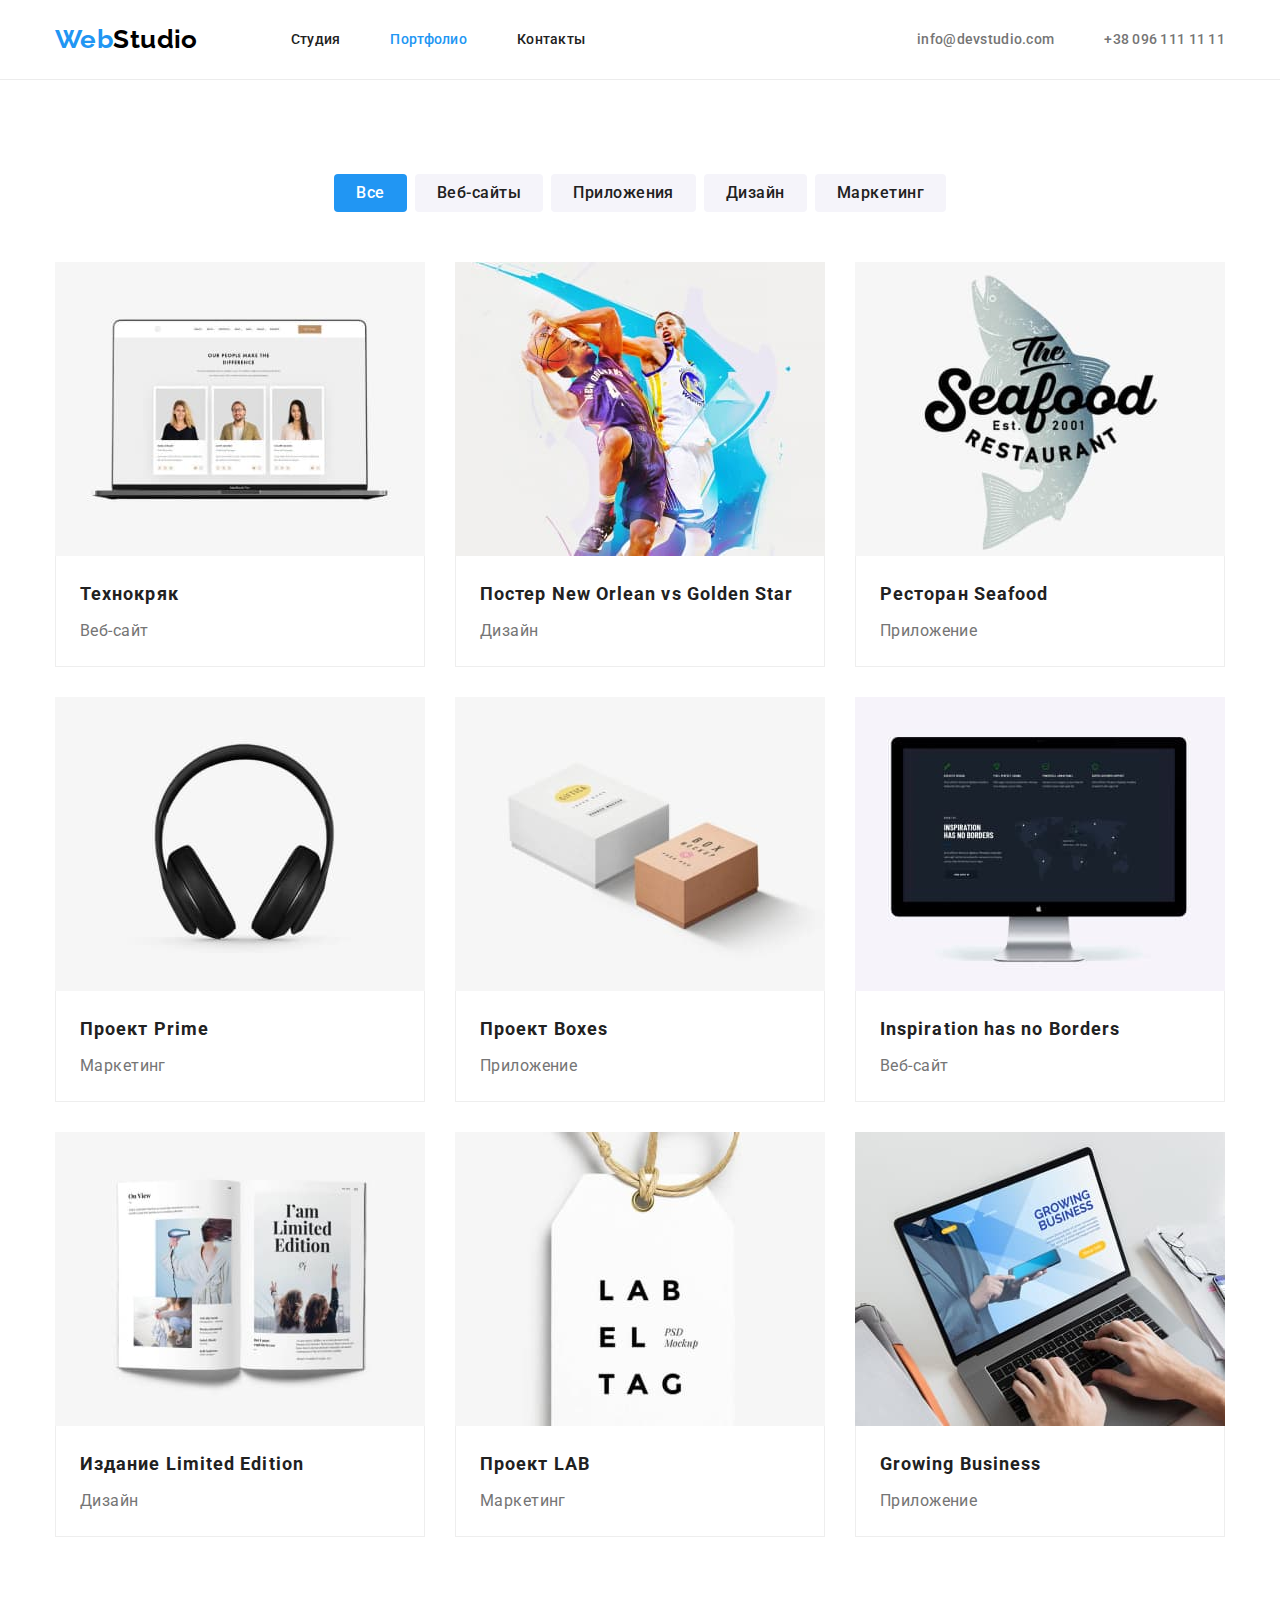
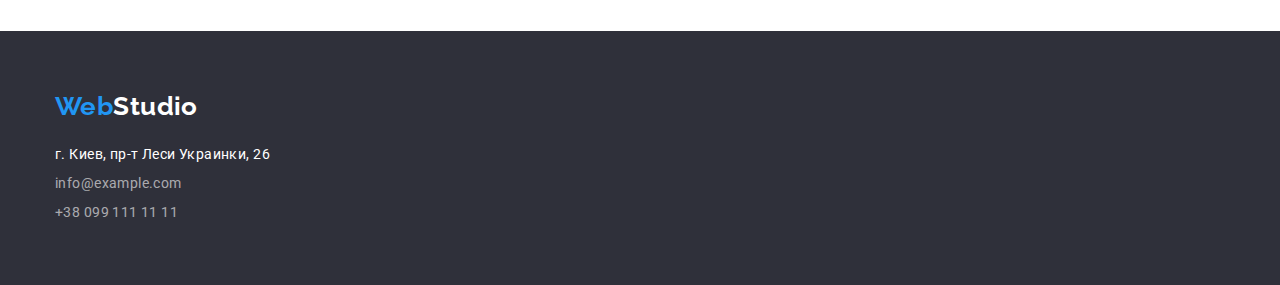
==== commit 0372985d: "Добавляет стили позиционирования" ====
--- a/portfolio.html
+++ b/portfolio.html
@@ -20,9 +20,9 @@
   <body>
     <!-- Шапка страницы -->
     <header class="page-header">
-      <div class="container">
+      <div class="container inner">
         <!-- Основная навигация -->
-        <nav>
+        <nav class="main-nav">
           <!-- Логотип компании -->
           <a href="./index.html" class="logo" lang="en">
             <span class="logo-accent">Web</span>Studio
@@ -30,8 +30,8 @@
 
           <!-- Ссылки на другие страницы -->
           <ul class="site-nav list">
-            <li><a href="./index.html" class="link">Студия</a></li>
-            <li>
+            <li class="item"><a href="./index.html" class="link">Студия</a></li>
+            <li class="item">
               <a
                 href="./portfolio.html"
                 class="link active"
@@ -40,18 +40,18 @@
                 Портфолио
               </a>
             </li>
-            <li><a href="" class="link">Контакты</a></li>
+            <li class="item"><a href="" class="link">Контакты</a></li>
           </ul>
         </nav>
 
         <!-- Почта и телефон -->
         <ul class="contacts-header list">
-          <li>
+          <li class="item">
             <a href="mailto:info@devstudio.com" class="link">
               info@devstudio.com
             </a>
           </li>
-          <li>
+          <li class="item">
             <a href="tel:+380961111111" class="link">+38 096 111 11 11</a>
           </li>
         </ul>
@@ -72,20 +72,28 @@
 
           <!-- Фильтр -->
           <ul class="filter-list list">
-            <li>
+            <li class="item">
               <button type="button" class="btn active" aria-current="true">
                 Все
               </button>
             </li>
-            <li><button type="button" class="btn">Веб-сайты</button></li>
-            <li><button type="button" class="btn">Приложения</button></li>
-            <li><button type="button" class="btn">Дизайн</button></li>
-            <li><button type="button" class="btn">Маркетинг</button></li>
+            <li class="item">
+              <button type="button" class="btn">Веб-сайты</button>
+            </li>
+            <li class="item">
+              <button type="button" class="btn">Приложения</button>
+            </li>
+            <li class="item">
+              <button type="button" class="btn">Дизайн</button>
+            </li>
+            <li class="item">
+              <button type="button" class="btn">Маркетинг</button>
+            </li>
           </ul>
           <!-- можно сверстать без списка, ⚠️ ультраграмотно - набором радио-кнопок -->
 
           <ul class="works-list list">
-            <li>
+            <li class="card">
               <img
                 src="./images/pic-1.jpg"
                 alt="Сайт на экране ноутбука"
@@ -96,7 +104,7 @@
                 <p class="type">Веб-сайт</p>
               </div>
             </li>
-            <li>
+            <li class="card">
               <img
                 src="./images/pic-2.jpg"
                 alt="Два баскетболиста с мячом"
@@ -109,7 +117,7 @@
                 <p class="type">Дизайн</p>
               </div>
             </li>
-            <li>
+            <li class="card">
               <img
                 src="./images/pic-3.jpg"
                 alt="Логотип ресторана"
@@ -120,7 +128,7 @@
                 <p class="type">Приложение</p>
               </div>
             </li>
-            <li>
+            <li class="card">
               <img
                 src="./images/pic-4.jpg"
                 alt="Беспроводные наушники"
@@ -131,7 +139,7 @@
                 <p class="type">Маркетинг</p>
               </div>
             </li>
-            <li>
+            <li class="card">
               <img
                 src="./images/pic-5.jpg"
                 alt="Две коробки на белом фоне"
@@ -142,7 +150,7 @@
                 <p class="type">Приложение</p>
               </div>
             </li>
-            <li>
+            <li class="card">
               <img
                 src="./images/pic-6.jpg"
                 alt="Сайт на экране монитора"
@@ -153,7 +161,7 @@
                 <p class="type">Веб-сайт</p>
               </div>
             </li>
-            <li>
+            <li class="card">
               <img
                 src="./images/pic-7.jpg"
                 alt="Открытый глянцевый журнал"
@@ -166,7 +174,7 @@
                 <p class="type">Дизайн</p>
               </div>
             </li>
-            <li>
+            <li class="card">
               <img
                 src="./images/pic-8.jpg"
                 alt="Бирка с названием компании"
@@ -177,7 +185,7 @@
                 <p class="type">Маркетинг</p>
               </div>
             </li>
-            <li>
+            <li class="card">
               <img
                 src="./images/pic-9.jpg"
                 alt="Человек работает на ноутбуке"
--- a/css/styles.css
+++ b/css/styles.css
@@ -109,18 +109,48 @@
   border-bottom: 1px solid var(--header-border-color);
 }
 
+.page-header > .inner {
+  display: flex;
+}
+
+/* Main nav */
+
+.main-nav {
+  display: flex;
+  align-items: center;
+}
+
 /* Site nav и Contacts header */
 
+.site-nav {
+  display: flex;
+  margin-left: 93px;
+}
+
 .site-nav .link {
   color: var(--title-text-color);
+}
+
+.contacts-header {
+  display: flex;
+  margin-left: auto;
 }
 
 .contacts-header .link {
   color: inherit;
 }
 
+.site-nav > .item:not(:last-child),
+.contacts-header > .item:not(:last-child) {
+  margin-right: 50px;
+}
+
 .site-nav .link,
 .contacts-header .link {
+  display: block;
+  padding-top: 32px;
+  padding-bottom: 31px;
+
   font-weight: 500;
   line-height: 1.14;
   letter-spacing: 0.02em;
@@ -138,6 +168,8 @@
 /* Hero */
 
 .hero {
+  padding-top: 200px;
+  padding-bottom: 200px;
   background-color: var(--footer-bg-color);
   text-align: center;
 }
@@ -210,6 +242,19 @@
 
 /* Features */
 
+.features-list {
+  display: flex;
+}
+
+.features-list > .item {
+  width: calc((100% - 90px) / 4);
+  margin-right: 30px;
+}
+
+.features-list > .item:last-child {
+  margin-right: 0;
+}
+
 .features-list .title {
   margin-top: 0;
   margin-bottom: 10px;
@@ -225,11 +270,36 @@
   margin-bottom: 0;
 }
 
+/* Gallery */
+
+.gallery-list {
+  display: flex;
+  justify-content: space-between;
+}
+
+.gallery-list > .item {
+  width: calc((100% - 60px) / 3);
+}
+
 /* Team */
+
+.team-list {
+  display: flex;
+}
+
+.team-list > .card {
+  width: 270px;
+  margin-right: 30px;
+}
+
+.team-list > .card:last-child {
+  margin-right: 0;
+}
 
 .team-list .worker {
   padding: 30px 24px;
   text-align: center;
+  background-color: var(--primary-white-color);
 }
 
 .team-list .name {
@@ -290,7 +360,13 @@
 /* Filter */
 
 .filter-list {
+  display: flex;
+  justify-content: center;
   margin-bottom: 50px;
+}
+
+.filter-list > .item:not(:last-child) {
+  margin-right: 8px;
 }
 
 .filter-list .btn {
@@ -318,6 +394,36 @@
 
 /* Works */
 
+.works-list {
+  display: flex;
+  flex-wrap: wrap;
+  margin: -15px;
+}
+
+.works-list > .card {
+  width: 370px;
+  margin: 15px;
+  /* margin-right: 30px;
+  margin-bottom: 30px; */
+}
+
+/* .works-list > .card:nth-child(3n) {
+  margin-right: 0;
+}
+
+.works-list > .card:nth-last-child(-n + 3) {
+  margin-bottom: 0;
+} */
+
+/* Альтернатива */
+/* .works-list > .card:not(:nth-child(3n)) {
+  margin-right: 30px;
+}
+
+.works-list > .card:not(:nth-last-child(-n + 3)) {
+  margin-bottom: 30px;
+} */
+
 .works-list .content {
   padding: 20px 24px;
   border: 1px solid var(--border-color);
